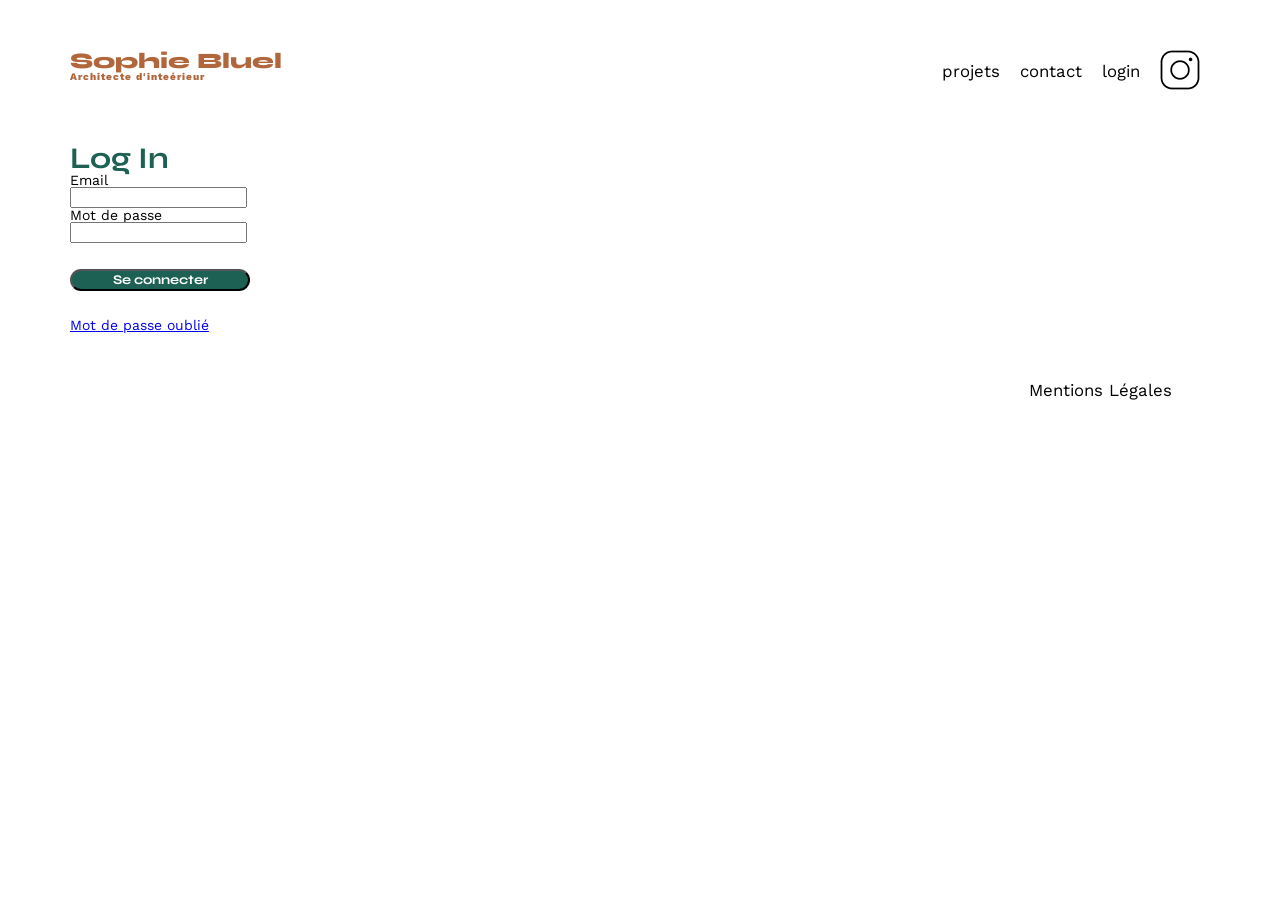
==== FrontEnd/login.html @ 57fc92d5 "fin de journée" ====
<!DOCTYPE html>
<html lang="fr">

<head>
  <meta charset="UTF-8">
  <title>Login Sophie Bluel - Architecte d'intérieur</title>
  <meta name="viewport" content="width=device-width, initial-scale=1.0">
  <link rel="preconnect" href="https://fonts.googleapis.com">
  <link rel="preconnect" href="https://fonts.gstatic.com" crossorigin>
  <link rel="stylesheet" href="https://cdnjs.cloudflare.com/ajax/libs/font-awesome/6.4.0/css/all.min.css"
    integrity="sha512-iecdLmaskl7CVkqkXNQ/ZH/XLlvWZOJyj7Yy7tcenmpD1ypASozpmT/E0iPtmFIB46ZmdtAc9eNBvH0H/ZpiBw=="
    crossorigin="anonymous" referrerpolicy="no-referrer" />
  <link href="https://fonts.googleapis.com/css2?family=Syne:wght@700;800&family=Work+Sans&display=swap"
    rel="stylesheet">
  <meta name="description" content="">
  <link rel="stylesheet" href="assets/style.css">
</head>

<body>
  <header>
    <h1>Sophie Bluel <span>Architecte d'inteérieur</span></h1>
    <nav>
      <ul>
        <a href="/FrontEnd/index.html">
          <li>projets
          </li>
        </a>
        <a href="/FrontEnd/#contact">
          <li>contact
          </li>
        </a>
        <a href="/FrontEnd/login.html" class="active">
          <li>login
          </li>
        </a>
        <li><img src="./assets/icons/instagram.png" alt="Instagram"></li>
      </ul>
    </nav>
  </header>
  <main>
    <section id="container">
      <h2>Log In</h2>
      <form action="" method="post" id="login">
        <label for="email">
          <p>Email</p>
        </label>
        <input type="email" name="name" id="email" class="write-bar" required>
        <label for="psw">
          <p>Mot de passe</p>
        </label>
        <input type="password" name="psw" id="password" class="write-bar" required>
        <p id="wrong-psw"></p>
        <input type="submit" id="connect" value="Se connecter"></input>
        <div class="forget">
          <a href="#">Mot de passe oublié</a>
        </div>
      </form>
    </section>
  </main>
  <footer id="login">
    <footer>
      <nav>
        <ul>
          <li>Mentions Légales</li>
        </ul>
      </nav>
    </footer>
    <script src="./assets/Javascript/login.js"></script>
</body>

</html>
---- FrontEnd/assets/style.css ----
/* http://meyerweb.com/eric/tools/css/reset/
   v2.0 | 20110126
   License: none (public domain)
*/

html, body, div, span, applet, object, iframe,
h1, h2, h3, h4, h5, h6, p, blockquote, pre,
a, abbr, acronym, address, big, cite, code,
del, dfn, em, img, ins, kbd, q, s, samp,
small, strike, strong, sub, sup, tt, var,
b, u, i, center,
dl, dt, dd, ol, ul, li,
fieldset, form, label, legend,
table, caption, tbody, tfoot, thead, tr, th, td,
article, aside, canvas, details, embed,
figure, figcaption, footer, header, hgroup,
menu, nav, output, ruby, section, summary,
time, mark, audio, video {
	margin: 0;
	padding: 0;
	border: 0;
	font-size: 100%;
	font: inherit;
	vertical-align: baseline;
}
/* HTML5 display-role reset for older browsers */
article, aside, details, figcaption, figure,
footer, header, hgroup, menu, nav, section {
	display: block;
}
body {
	line-height: 1;
}
ol, ul {
	list-style: none;
}
blockquote, q {
	quotes: none;
}
blockquote:before, blockquote:after,
q:before, q:after {
	content: '';
	content: none;
}
table {
	border-collapse: collapse;
	border-spacing: 0;
}
/** end reset css**/
body {
	max-width: 1140px;
	margin:auto;
	font-family: 'Work Sans' ;
	font-size: 14px;
}
header {
	display: flex;
	justify-content: space-between;
	margin: 50px 0
}
section {
	margin: 50px 0
}

h1{
	display: flex;
	flex-direction: column;
	font-family: 'Syne';
	font-size: 22px;
	font-weight: 800;
	color: #B1663C
}

h1 > span {
	font-family: 'Work Sans';
	font-size:10px;
	letter-spacing: 0.1em;
;
}

h2{
	font-family: 'Syne';
	font-weight: 700;
	font-size: 30px;
	color: #1D6154
}
nav a {
	text-decoration: none;
	color: black;
}
nav ul {
	display: flex;
	align-items: center;
	list-style-type: none;

}
nav li {
	padding: 0 10px;
	font-size: 1.2em;
}

li:hover {
	color: #B1663C;
}
#introduction {
	display: flex;
	align-items: center;
}
#introduction figure {
	flex: 1
}
#introduction img {
	display: block;
	margin: auto;
	width: 80%;
}

#introduction article {
	flex: 1
}
#introduction h2 {
	margin-bottom: 1em;
}

#introduction p {
	margin-bottom: 0.5em;
}
#portfolio h2 {
	text-align: center;
	margin-bottom: 1em;
}
.gallery {
	width: 100%;
	display: grid;
	grid-template-columns: 1fr 1fr 1fr;
	grid-column-gap: 20px;
	grid-row-gap: 20px;
}

.gallery img {
	width: 100%;

}
#contact {
	width: 50%;
margin: auto;
}
#contact > * {
	text-align: center;

}
#contact h2{
	margin-bottom: 20px;
}
#contact form {
	text-align: left;
	margin-top:30px;
	display: flex;
	flex-direction: column;
}

#contact input {
	height: 50px;
	font-size: 1.2em;
	border: none;
	box-shadow: 0px 4px 14px rgba(0, 0, 0, 0.09);
}
#contact label {
	margin: 2em 0 1em 0;
}
#contact textarea {
	border: none;
	box-shadow: 0px 4px 14px rgba(0, 0, 0, 0.09);
}

input[type="submit"]{
	font-family: 'Syne';
	font-weight: 700;
	color: white;
	background-color: #1D6154;
	margin : 2em auto ;
	width: 180px;
	text-align: center;
	border-radius: 60px ;
}

footer nav ul {
	display: flex;
	justify-content: flex-end;
	margin: 2em
}
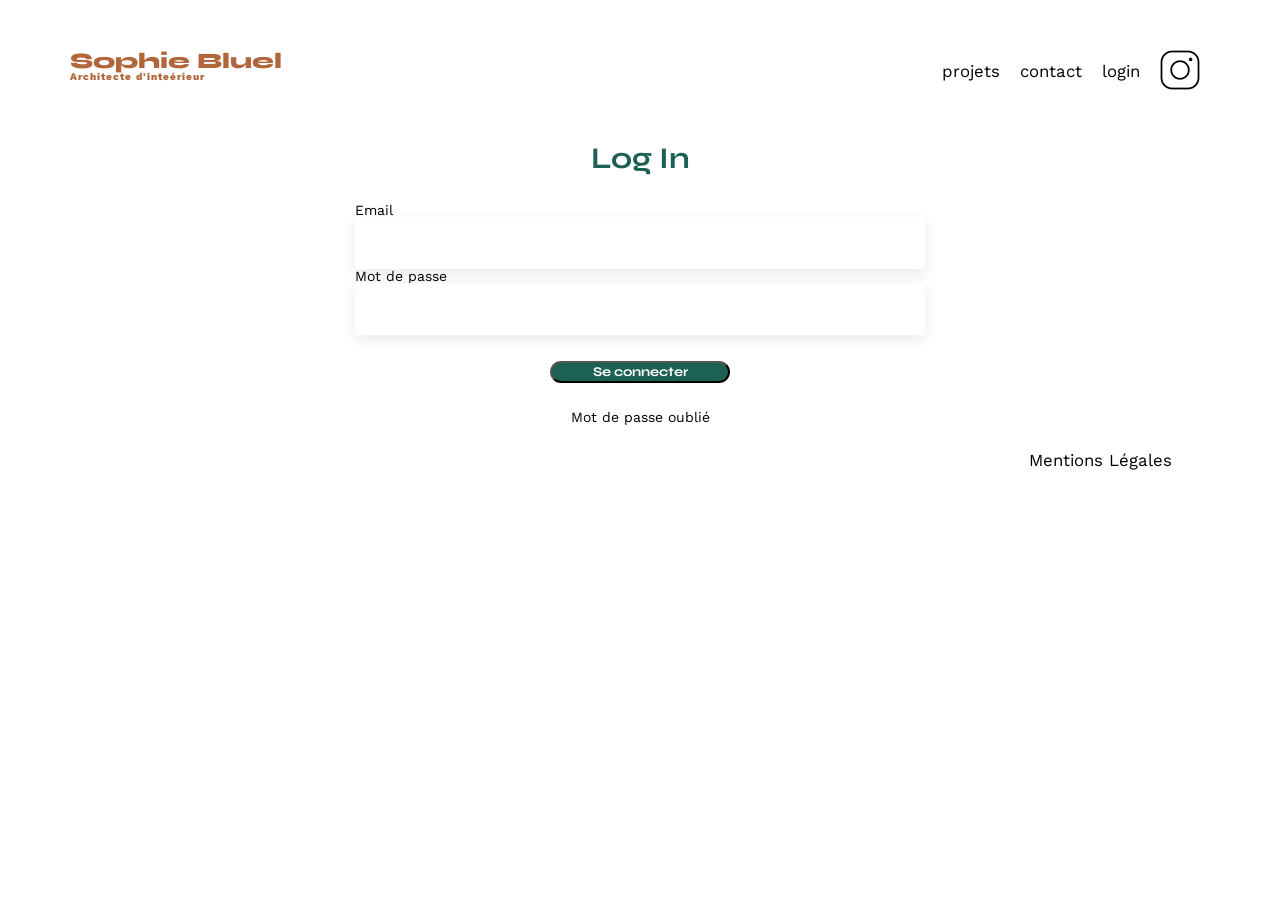
==== commit e8938096: "login" ====
--- a/FrontEnd/login.html
+++ b/FrontEnd/login.html
@@ -1,71 +1,63 @@
 <!DOCTYPE html>
 <html lang="fr">
-
 <head>
-  <meta charset="UTF-8">
-  <title>Login Sophie Bluel - Architecte d'intérieur</title>
-  <meta name="viewport" content="width=device-width, initial-scale=1.0">
-  <link rel="preconnect" href="https://fonts.googleapis.com">
-  <link rel="preconnect" href="https://fonts.gstatic.com" crossorigin>
-  <link rel="stylesheet" href="https://cdnjs.cloudflare.com/ajax/libs/font-awesome/6.4.0/css/all.min.css"
-    integrity="sha512-iecdLmaskl7CVkqkXNQ/ZH/XLlvWZOJyj7Yy7tcenmpD1ypASozpmT/E0iPtmFIB46ZmdtAc9eNBvH0H/ZpiBw=="
-    crossorigin="anonymous" referrerpolicy="no-referrer" />
-  <link href="https://fonts.googleapis.com/css2?family=Syne:wght@700;800&family=Work+Sans&display=swap"
-    rel="stylesheet">
-  <meta name="description" content="">
-  <link rel="stylesheet" href="assets/style.css">
+	<meta charset="UTF-8">
+	<title>Sophie Bluel - Architecte d'intérieur</title>
+	<meta name="viewport" content="width=device-width, initial-scale=1.0">
+	<link rel="preconnect" href="https://fonts.googleapis.com">
+	<link rel="preconnect" href="https://fonts.gstatic.com" crossorigin>
+	<link href="https://fonts.googleapis.com/css2?family=Syne:wght@700;800&family=Work+Sans&display=swap" rel="stylesheet">
+	<meta name="description" content="">
+	<link rel="stylesheet" href="./assets/style.css">
 </head>
-
 <body>
-  <header>
-    <h1>Sophie Bluel <span>Architecte d'inteérieur</span></h1>
-    <nav>
-      <ul>
-        <a href="/FrontEnd/index.html">
-          <li>projets
-          </li>
-        </a>
-        <a href="/FrontEnd/#contact">
-          <li>contact
-          </li>
-        </a>
-        <a href="/FrontEnd/login.html" class="active">
-          <li>login
-          </li>
-        </a>
-        <li><img src="./assets/icons/instagram.png" alt="Instagram"></li>
-      </ul>
-    </nav>
-  </header>
-  <main>
-    <section id="container">
-      <h2>Log In</h2>
-      <form action="" method="post" id="login">
-        <label for="email">
-          <p>Email</p>
-        </label>
-        <input type="email" name="name" id="email" class="write-bar" required>
-        <label for="psw">
-          <p>Mot de passe</p>
-        </label>
-        <input type="password" name="psw" id="password" class="write-bar" required>
-        <p id="wrong-psw"></p>
-        <input type="submit" id="connect" value="Se connecter"></input>
-        <div class="forget">
-          <a href="#">Mot de passe oublié</a>
-        </div>
-      </form>
-    </section>
-  </main>
-  <footer id="login">
-    <footer>
-      <nav>
-        <ul>
-          <li>Mentions Légales</li>
-        </ul>
-      </nav>
-    </footer>
-    <script src="./assets/Javascript/login.js"></script>
-</body>
-
-</html>+    <header>
+        <h1>Sophie Bluel <span>Architecte d'inteérieur</span></h1>
+        <nav>
+          <ul>
+            <a href="./index.html">
+              <li>projets
+              </li>
+            </a>
+            <a href="/FrontEnd/#contact">
+              <li>contact
+              </li>
+            </a>
+            <a href="/FrontEnd/login.html" class="active">
+              <li>login
+              </li>
+            </a>
+            <li><img src="./assets/icons/instagram.png" alt="Instagram"></li>
+          </ul>
+        </nav>
+      </header>
+      <main>
+        <main>
+            <section id="container">
+              <h2>Log In</h2>
+              <form action="" method="post" id="login">
+                <label for="email">
+                  <p>Email</p>
+                </label>
+                <input class="style" type="email" name="name" id="email" class="write-bar" required>
+                <label for="psw">
+                  <p>Mot de passe</p>
+                </label>
+                <input class="style" type="password" name="psw" id="password" class="write-bar" required>
+                <p id="wrong-psw"></p>
+                <input type="submit" id="connect" value="Se connecter"></input>
+                <div class="forget">
+                  <a href="#">Mot de passe oublié</a>
+                </div>
+              </form>
+            </section>
+          </main>
+          <footer id="login">
+            <footer>
+              <nav>
+                <ul>
+                  <li>Mentions Légales</li>
+                </ul>
+              </nav>
+            </footer>
+      </main>
--- a/FrontEnd/assets/style.css
+++ b/FrontEnd/assets/style.css
@@ -189,4 +189,66 @@
 	justify-content: flex-end;
 	margin: 2em
 }
-
+/* -------------- Button ------------------ */
+#filter-container {
+	margin-bottom: 3em;
+	display: flex;
+	justify-content: center;
+	gap: 10px;
+}
+#filter-container button {
+	min-width: 100px;
+	font-family: 'Syne';
+	font-style: normal;
+	font-weight: 700;
+	font-size: 16px;
+	line-height: 19px;
+	border-radius: 60px;
+	color: #1D6154;
+	height: 37px;
+	border: 1px solid #1D6154;
+	background-color: white;
+}
+#filter-container button:hover {
+    background-color: #1D6154;
+    color: white;
+	cursor: pointer;
+
+}
+
+
+
+/* ----------------- LOGIN ----------------- */
+
+#container {
+	width: 50%;
+	margin: auto;
+  }
+  #container h2 {
+	text-align: center;
+	margin-bottom: 30px;
+  }
+  #container #login {
+	text-align: left;
+	display: flex;
+	flex-direction: column;
+  }
+  #container #login .forget {
+	text-align: center;
+  }
+  #container #login .forget a {
+	color: black;
+  }
+
+  a{
+	text-decoration: none;
+	color: inherit;
+  }
+
+  .style{
+	height: 50px;
+    font-size: 1.2em;
+    border: none;
+    box-shadow: 0px 4px 14px rgba(0, 0, 0, 0.09);
+}
+  
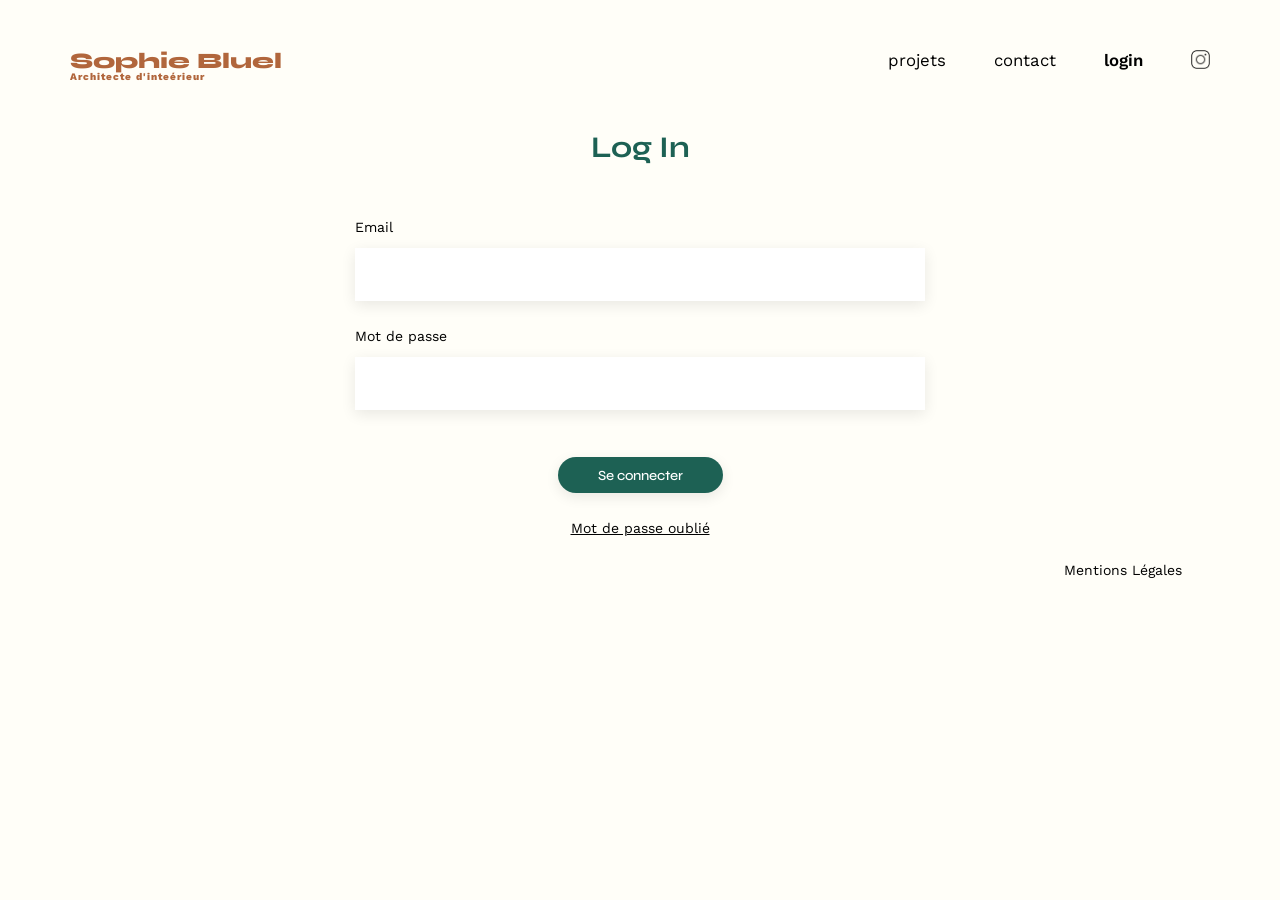
==== commit a597fa4f: "git apres suppr image" ====
--- a/FrontEnd/login.html
+++ b/FrontEnd/login.html
@@ -39,11 +39,11 @@
                 <label for="email">
                   <p>Email</p>
                 </label>
-                <input class="style" type="email" name="name" id="email" class="write-bar" required>
+                <input class="style2" type="email" name="name" id="email" class="write-bar" required>
                 <label for="psw">
                   <p>Mot de passe</p>
                 </label>
-                <input class="style" type="password" name="psw" id="password" class="write-bar" required>
+                <input class="style2" type="password" name="psw" id="password" class="write-bar" required>
                 <p id="wrong-psw"></p>
                 <input type="submit" id="connect" value="Se connecter"></input>
                 <div class="forget">
@@ -60,4 +60,5 @@
                 </ul>
               </nav>
             </footer>
+            <script src="./assets/login.js"></script>
       </main>
--- a/FrontEnd/assets/style.css
+++ b/FrontEnd/assets/style.css
@@ -1,226 +1,556 @@
-/* http://meyerweb.com/eric/tools/css/reset/
-   v2.0 | 20110126
-   License: none (public domain)
-*/
-
-html, body, div, span, applet, object, iframe,
-h1, h2, h3, h4, h5, h6, p, blockquote, pre,
-a, abbr, acronym, address, big, cite, code,
-del, dfn, em, img, ins, kbd, q, s, samp,
-small, strike, strong, sub, sup, tt, var,
-b, u, i, center,
-dl, dt, dd, ol, ul, li,
-fieldset, form, label, legend,
-table, caption, tbody, tfoot, thead, tr, th, td,
-article, aside, canvas, details, embed,
-figure, figcaption, footer, header, hgroup,
-menu, nav, output, ruby, section, summary,
-time, mark, audio, video {
+#modalFile #formChoix #form-forget, #container #login #wrong-psw {
+	margin-top: 1.2rem;
+	color: red;
+	text-align: center;
+  }
+  
+  
+  body {
+	background: #fffef8;
+  }
+  
+  html,
+  body,
+  div,
+  span,
+  applet,
+  object,
+  iframe,
+  h1,
+  h2,
+  h3,
+  h4,
+  h5,
+  h6,
+  p,
+  blockquote,
+  pre,
+  a,
+  abbr,
+  acronym,
+  address,
+  big,
+  cite,
+  code,
+  del,
+  dfn,
+  em,
+  img,
+  ins,
+  kbd,
+  q,
+  s,
+  samp,
+  small,
+  strike,
+  strong,
+  sub,
+  sup,
+  tt,
+  var,
+  b,
+  u,
+  i,
+  center,
+  dl,
+  dt,
+  dd,
+  ol,
+  ul,
+  li,
+  fieldset,
+  form,
+  label,
+  legend,
+  table,
+  caption,
+  tbody,
+  tfoot,
+  thead,
+  tr,
+  th,
+  td,
+  article,
+  aside,
+  canvas,
+  details,
+  embed,
+  figure,
+  figcaption,
+  footer,
+  header,
+  hgroup,
+  menu,
+  nav,
+  output,
+  ruby,
+  section,
+  summary,
+  time,
+  mark,
+  audio,
+  video {
 	margin: 0;
 	padding: 0;
 	border: 0;
 	font-size: 100%;
 	font: inherit;
 	vertical-align: baseline;
-}
-/* HTML5 display-role reset for older browsers */
-article, aside, details, figcaption, figure,
-footer, header, hgroup, menu, nav, section {
+  }
+  
+  /* HTML5 display-role reset for older browsers */
+  article,
+  aside,
+  details,
+  figcaption,
+  figure,
+  footer,
+  header,
+  hgroup,
+  menu,
+  nav,
+  section {
 	display: block;
-}
-body {
+  }
+  
+  body {
 	line-height: 1;
-}
-ol, ul {
+  }
+  
+  ol,
+  ul {
 	list-style: none;
-}
-blockquote, q {
+  }
+  
+  blockquote,
+  q {
 	quotes: none;
-}
-blockquote:before, blockquote:after,
-q:before, q:after {
-	content: '';
+  }
+  
+  blockquote:before, blockquote:after {
+	content: "";
 	content: none;
-}
-table {
+  }
+  
+  q:before, q:after {
+	content: "";
+	content: none;
+  }
+  
+  table {
 	border-collapse: collapse;
 	border-spacing: 0;
-}
-/** end reset css**/
-body {
+  }
+  
+  /** end reset css**/
+  body {
 	max-width: 1140px;
-	margin:auto;
-	font-family: 'Work Sans' ;
+	margin: auto;
+	font-family: "Work Sans";
 	font-size: 14px;
-}
-header {
+  }
+  
+  #changeBar {
+	display: none;
+	align-items: center;
+	justify-content: center;
+	color: white;
+	height: 59px;
+	width: 100%;
+	background-color: black;
+  }
+  #changeBar #editionMode {
+	align-items: center;
+	display: flex;
+  }
+  #changeBar .fa-pen-to-square {
+	margin-right: 0.6rem;
+	font-size: 1.2rem;
+  }
+  #changeBar p {
+	margin-right: 1rem;
+  }
+  #changeBar .publish {
+	font-family: "Syne";
+	color: black;
+	padding: 0.6rem 1.2rem;
+	border-radius: 60px;
+	transition: 0.2s;
+	font-size: 0.875rem;
+	font-weight: 500;
+	border: none;
+  }
+  #changeBar .publish:hover {
+	cursor: pointer;
+	background-color: #19554a;
+	color: white;
+  }
+  
+  header {
 	display: flex;
 	justify-content: space-between;
-	margin: 50px 0
-}
-section {
-	margin: 50px 0
-}
-
-h1{
+	margin: 50px 0;
+  }
+  
+  section {
+	margin: 50px 0;
+  }
+  
+  h1 {
 	display: flex;
 	flex-direction: column;
-	font-family: 'Syne';
+	font-family: "Syne";
 	font-size: 22px;
 	font-weight: 800;
-	color: #B1663C
-}
-
-h1 > span {
-	font-family: 'Work Sans';
-	font-size:10px;
+	color: #B1663C;
+  }
+  h1 > span {
+	font-family: "Work Sans";
+	font-size: 10px;
 	letter-spacing: 0.1em;
-;
-}
-
-h2{
-	font-family: 'Syne';
+  }
+  
+  h2 {
+	font-family: "Syne";
 	font-weight: 700;
 	font-size: 30px;
-	color: #1D6154
-}
-nav a {
+	color: #1D6154;
+  }
+  
+  nav ul {
+	display: flex;
+	align-items: center;
+	list-style-type: none;
+  }
+  nav ul a {
 	text-decoration: none;
-	color: black;
-}
-nav ul {
-	display: flex;
-	align-items: center;
-	list-style-type: none;
-
-}
-nav li {
-	padding: 0 10px;
+	color: #000000;
+  }
+  nav ul a:hover {
+	color: #B1663C;
+  }
+  nav ul a li {
+	padding: 0 1.5rem;
 	font-size: 1.2em;
-}
-
-li:hover {
-	color: #B1663C;
-}
-#introduction {
-	display: flex;
-	align-items: center;
-}
-#introduction figure {
-	flex: 1
-}
-#introduction img {
+	cursor: pointer;
+	text-decoration: none;
+  }
+  nav ul img {
+	padding: 0 0 0 1.5rem;
+	width: 19px;
+  }
+  
+  .active {
+	font-weight: 600;
+  }
+  .active:hover {
+	color: #000000;
+  }
+  
+  #introduction {
+	display: flex;
+	align-items: center;
+  }
+  #introduction figure {
+	flex: 1;
+  }
+  #introduction img {
 	display: block;
 	margin: auto;
 	width: 80%;
-}
-
-#introduction article {
-	flex: 1
-}
-#introduction h2 {
+  }
+  #introduction article {
+	flex: 1;
+  }
+  #introduction h2 {
 	margin-bottom: 1em;
-}
-
-#introduction p {
+  }
+  #introduction p {
 	margin-bottom: 0.5em;
-}
-#portfolio h2 {
-	text-align: center;
-	margin-bottom: 1em;
-}
-.gallery {
+  }
+  
+  .project {
+	margin-bottom: 1.5em;
+	display: flex;
+	align-items: center;
+	justify-content: center;
+  }
+  .project #change {
+	align-items: center;
+	display: none;
+  }
+  .project #change:hover {
+	cursor: pointer;
+  }
+  .project p {
+	font-size: 1rem;
+	color: black;
+	margin-left: 10px;
+  }
+  .project .fa-pen-to-square {
+	color: black;
+	font-size: 1.2rem;
+	margin-left: 2.5rem;
+  }
+  
+  .myModal {
+	position: fixed;
+	top: 50%;
+	left: 50%;
+	transform: translate(-50%, -50%);
+	width: auto;
+	height: auto;
+	background: #FFFFFF;
+	border-radius: 10px;
+	padding: 2.5rem 5rem;
+	background-color: white;
+	display: none;
+  }
+  .myModal .modalContent {
+	width: 30rem;
+  }
+  .myModal .modalContent h3 {
+	margin: 0.5rem 0 2rem 0;
+	font-family: "Work Sans";
+	font-size: 26px;
+	font-weight: 400;
+	color: black;
+	text-align: center;
+  }
+  .myModal .modalContent hr {
+	border: 1px solid #B3B3B3;
+	margin-top: 2.2rem;
+  }
+  .myModal .modalContent button {
+	font-family: "Syne";
+	color: white;
+	background-color: #1D6154;
+	margin: 2em auto;
+	padding: 0 2.5rem;
+	text-decoration: none;
+	text-align: center;
+	border-radius: 60px;
+	transition: 0.2s;
+	height: 36px;
+	font-size: 0.875rem;
+	border: none;
+	box-shadow: 0px 4px 14px rgba(0, 0, 0, 0.09);
+	display: flex;
+	align-items: center;
+  }
+  .myModal .modalContent button:hover {
+	cursor: pointer;
+	background-color: #19554a;
+  }
+  .myModal .modalContent .close {
+	position: absolute;
+	top: 30px;
+	right: 30px;
+  }
+  .myModal .modalContent .close:hover {
+	cursor: pointer;
+  }
+  .myModal .modalContent #deleteEdit {
+	color: red;
+	text-align: center;
+  }
+  .myModal .modalContent #deleteEdit:hover {
+	cursor: pointer;
+  }
+  .myModal .galleryEdit {
+	display: flex;
+	flex-wrap: wrap;
+	flex-direction: row;
+  }
+  .myModal .galleryEdit .imgEdit {
+	flex-basis: 20%;
+	box-sizing: border-box;
+	padding: 5px;
+	margin-bottom: 10px;
+	position: relative;
+  }
+  .myModal .galleryEdit .imgEdit .absolute {
+	position: absolute;
+	z-index: 1;
+	top: 10px;
+	background-color: #000000;
+	border-radius: 2px;
+	padding: 4px;
+	color: white;
+	font-size: 10px;
+  }
+  .myModal .galleryEdit .imgEdit .absolute:hover {
+	cursor: pointer;
+  }
+  .myModal .galleryEdit .imgEdit .fa-trash-can {
+	right: 10px;
+  }
+  .myModal .galleryEdit .imgEdit .fa-arrows-up-down-left-right {
+	right: 30px;
+  }
+  .myModal .galleryEdit .imgEdit img {
+	width: 100%;
+	height: 90%;
+	-o-object-fit: cover;
+	   object-fit: cover;
+  }
+  
+  #modalFile {
+	display: none;
+  }
+  #modalFile .fa-arrow-left {
+	position: absolute;
+	top: 30px;
+	left: 30px;
+  }
+  #modalFile #fileImg {
+	background: #E8F1F7;
+	border-radius: 3px;
+	display: flex;
+	flex-direction: column;
+	text-align: center;
+	padding: 1.5rem 0 1.5rem 0;
+  }
+  #modalFile #fileImg input[type=file] {
+	display: none;
+  }
+  #modalFile #fileImg label#addFile {
+	font-family: "Syne";
+	color: white;
+	background-color: #CBD6DC;
+	margin: 2em auto;
+	padding: 0 2.5rem;
+	text-decoration: none;
+	text-align: center;
+	border-radius: 60px;
+	transition: 0.2s;
+	height: 36px;
+	font-size: 0.875rem;
+	border: none;
+	box-shadow: 0px 4px 14px rgba(0, 0, 0, 0.09);
+	color: #306685;
+	display: flex;
+	align-items: center;
+  }
+  #modalFile #fileImg #preview img {
+	width: 200px;
+  }
+  #modalFile #fileImg p {
+	font-family: "Work Sans";
+	font-size: 10px;
+  }
+  #modalFile #fileImg i {
+	font-size: 5rem;
+	color: #B9C5CC;
+  }
+  #modalFile #formChoix {
+	display: flex;
+	flex-direction: column;
+  }
+  #modalFile #formChoix #form-forget {
+	display: none;
+  }
+  
+  #filter-container {
+	text-align: center;
+	margin-bottom: 1.8rem;
+  }
+  #filter-container button {
+	border: 1px solid #1D6154;
+	border-radius: 60px;
+	color: #1D6154;
+	padding: 0.4rem 1.5rem;
+	font-weight: 700;
+	font-size: 16px;
+	margin-right: 10px;
+	background-color: transparent;
+  }
+  #filter-container button:active, #filter-container button:hover, #filter-container button:focus {
+	color: white;
+	background-color: #1D6154;
+  }
+  
+  .gallery {
 	width: 100%;
 	display: grid;
 	grid-template-columns: 1fr 1fr 1fr;
 	grid-column-gap: 20px;
 	grid-row-gap: 20px;
-}
-
-.gallery img {
+  }
+  .gallery img {
 	width: 100%;
-
-}
-#contact {
+  }
+  
+  #contact {
 	width: 50%;
-margin: auto;
-}
-#contact > * {
-	text-align: center;
-
-}
-#contact h2{
+	margin: auto;
+  }
+  #contact > * {
+	text-align: center;
+  }
+  #contact h2 {
 	margin-bottom: 20px;
-}
-#contact form {
+  }
+  #contact form {
 	text-align: left;
-	margin-top:30px;
+	margin-top: 30px;
 	display: flex;
 	flex-direction: column;
-}
-
-#contact input {
-	height: 50px;
-	font-size: 1.2em;
+  }
+  #contact textarea {
 	border: none;
 	box-shadow: 0px 4px 14px rgba(0, 0, 0, 0.09);
-}
-#contact label {
+  }
+  
+  label {
 	margin: 2em 0 1em 0;
-}
-#contact textarea {
+  }
+  
+  input,
+  #choix {
+	height: 3.188rem;
 	border: none;
 	box-shadow: 0px 4px 14px rgba(0, 0, 0, 0.09);
-}
-
-input[type="submit"]{
-	font-family: 'Syne';
-	font-weight: 700;
+	outline: none;
+	font-family: "Work Sans";
+	font-weight: 500;
+  }
+  
+  input[type=submit] {
+	font-family: "Syne";
 	color: white;
 	background-color: #1D6154;
-	margin : 2em auto ;
-	width: 180px;
-	text-align: center;
-	border-radius: 60px ;
-}
-
-footer nav ul {
+	margin: 2em auto;
+	padding: 0 2.5rem;
+	text-decoration: none;
+	text-align: center;
+	border-radius: 60px;
+	transition: 0.2s;
+	height: 36px;
+	font-size: 0.875rem;
+	border: none;
+	box-shadow: 0px 4px 14px rgba(0, 0, 0, 0.09);
+  }
+  input[type=submit]:hover {
+	cursor: pointer;
+	transform: translateY(-3px);
+	background-color: #0E2F28;
+	transition: 0.2s;
+  }
+  
+  footer {
+	width: 100%;
+  }
+  footer ul {
 	display: flex;
 	justify-content: flex-end;
-	margin: 2em
-}
-/* -------------- Button ------------------ */
-#filter-container {
-	margin-bottom: 3em;
-	display: flex;
-	justify-content: center;
-	gap: 10px;
-}
-#filter-container button {
-	min-width: 100px;
-	font-family: 'Syne';
-	font-style: normal;
-	font-weight: 700;
-	font-size: 16px;
-	line-height: 19px;
-	border-radius: 60px;
-	color: #1D6154;
-	height: 37px;
-	border: 1px solid #1D6154;
-	background-color: white;
-}
-#filter-container button:hover {
-    background-color: #1D6154;
-    color: white;
-	cursor: pointer;
-
-}
-
-
-
-/* ----------------- LOGIN ----------------- */
-
-#container {
+  }
+  footer ul li {
+	margin: 2em;
+  }
+  
+  /* ----------------- LOGIN ----------------- */
+  #container {
 	width: 50%;
 	margin: auto;
   }
@@ -238,17 +568,4 @@
   }
   #container #login .forget a {
 	color: black;
-  }
-
-  a{
-	text-decoration: none;
-	color: inherit;
-  }
-
-  .style{
-	height: 50px;
-    font-size: 1.2em;
-    border: none;
-    box-shadow: 0px 4px 14px rgba(0, 0, 0, 0.09);
-}
-  +  }/*# sourceMappingURL=style.css.map */
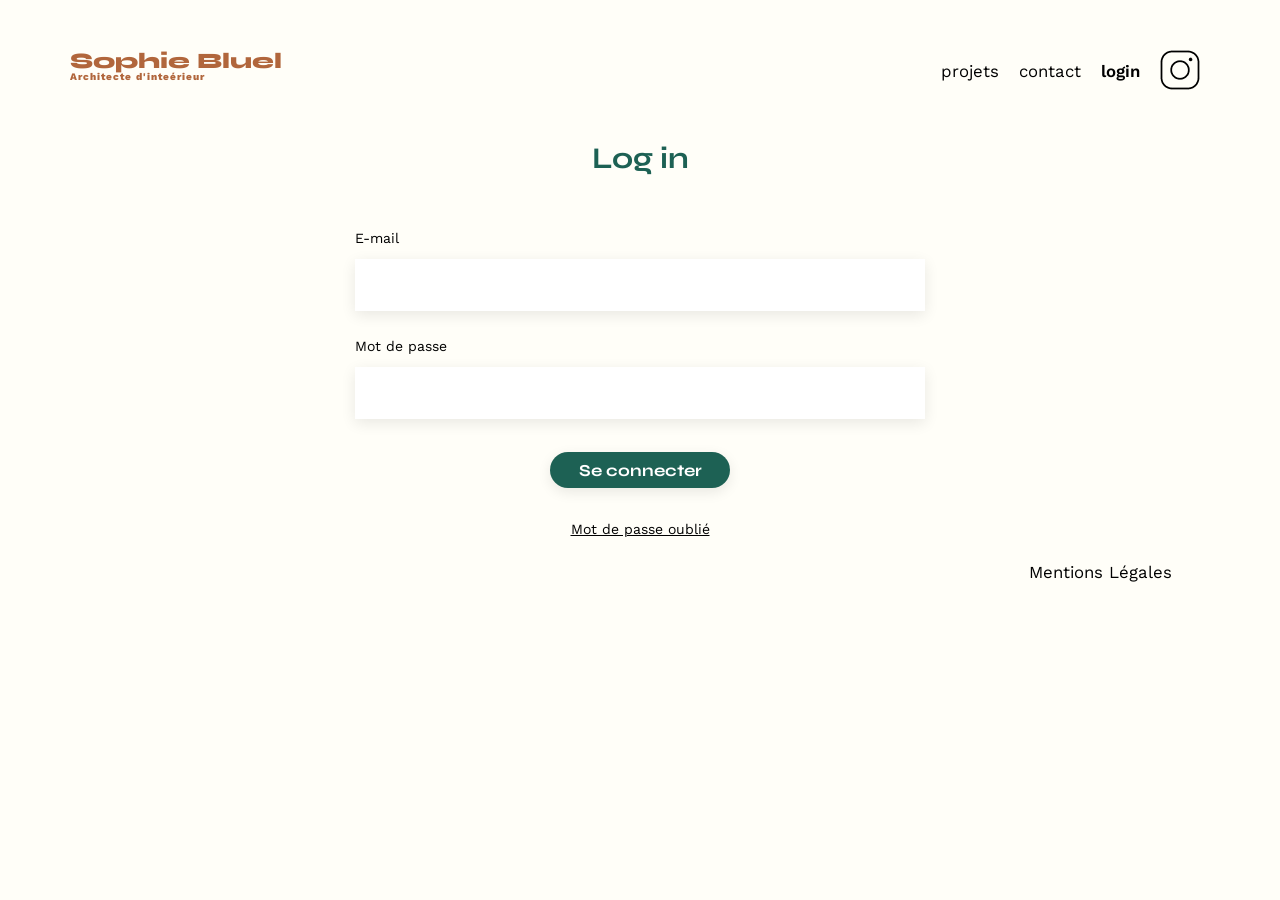
==== commit 16666ad3: "final" ====
--- a/FrontEnd/login.html
+++ b/FrontEnd/login.html
@@ -12,53 +12,41 @@
 </head>
 <body>
     <header>
-        <h1>Sophie Bluel <span>Architecte d'inteérieur</span></h1>
+		<section>
+        <a href="index.html"><h1>Sophie Bluel <span>Architecte d'inteérieur</span></h1></a>
         <nav>
-          <ul>
-            <a href="./index.html">
-              <li>projets
-              </li>
-            </a>
-            <a href="/FrontEnd/#contact">
-              <li>contact
-              </li>
-            </a>
-            <a href="/FrontEnd/login.html" class="active">
-              <li>login
-              </li>
-            </a>
-            <li><img src="./assets/icons/instagram.png" alt="Instagram"></li>
-          </ul>
+            <ul>
+                <li><a href=".#portfolio">projets</a></li>
+				<li><a href=".#contact">contact</a></li>
+                <li class="bold">login</li>
+                <li><img src="./assets/icons/instagram.png" alt="Instagram"></li>
+            </ul>
         </nav>
-      </header>
-      <main>
-        <main>
-            <section id="container">
-              <h2>Log In</h2>
-              <form action="" method="post" id="login">
-                <label for="email">
-                  <p>Email</p>
-                </label>
-                <input class="style2" type="email" name="name" id="email" class="write-bar" required>
-                <label for="psw">
-                  <p>Mot de passe</p>
-                </label>
-                <input class="style2" type="password" name="psw" id="password" class="write-bar" required>
-                <p id="wrong-psw"></p>
-                <input type="submit" id="connect" value="Se connecter"></input>
-                <div class="forget">
-                  <a href="#">Mot de passe oublié</a>
-                </div>
-              </form>
-            </section>
-          </main>
-          <footer id="login">
-            <footer>
-              <nav>
-                <ul>
-                  <li>Mentions Légales</li>
-                </ul>
-              </nav>
-            </footer>
-            <script src="./assets/login.js"></script>
-      </main>+		</section>
+    </header>
+<main>
+    <section id="login">
+		<h2>Log in</h2>
+		<form action="#" method="post">
+			<label for="email">E-mail</label>
+			<input type="email" name="email" id="email" required>
+			<label for="mdp">Mot de passe</label>
+			<input type="password" id="mdp" name="mdp" required>
+            <input type="submit" id="btn-submit" value="Se connecter">
+			
+            <a href="#"><p>Mot de passe oublié</p></a>
+		</form>
+		
+	</section>
+    
+</main>
+<footer>
+	<nav>
+		<ul>
+			<li>Mentions Légales</li>
+		</ul>
+	</nav>
+</footer>
+<script src="./assets/login.js"></script>
+</body>
+</html>
--- a/FrontEnd/assets/style.css
+++ b/FrontEnd/assets/style.css
@@ -1,420 +1,689 @@
-#modalFile #formChoix #form-forget, #container #login #wrong-psw {
-	margin-top: 1.2rem;
-	color: red;
-	text-align: center;
-  }
-  
-  
-  body {
-	background: #fffef8;
-  }
-  
-  html,
-  body,
-  div,
-  span,
-  applet,
-  object,
-  iframe,
-  h1,
-  h2,
-  h3,
-  h4,
-  h5,
-  h6,
-  p,
-  blockquote,
-  pre,
-  a,
-  abbr,
-  acronym,
-  address,
-  big,
-  cite,
-  code,
-  del,
-  dfn,
-  em,
-  img,
-  ins,
-  kbd,
-  q,
-  s,
-  samp,
-  small,
-  strike,
-  strong,
-  sub,
-  sup,
-  tt,
-  var,
-  b,
-  u,
-  i,
-  center,
-  dl,
-  dt,
-  dd,
-  ol,
-  ul,
-  li,
-  fieldset,
-  form,
-  label,
-  legend,
-  table,
-  caption,
-  tbody,
-  tfoot,
-  thead,
-  tr,
-  th,
-  td,
-  article,
-  aside,
-  canvas,
-  details,
-  embed,
-  figure,
-  figcaption,
-  footer,
-  header,
-  hgroup,
-  menu,
-  nav,
-  output,
-  ruby,
-  section,
-  summary,
-  time,
-  mark,
-  audio,
-  video {
+/* http://meyerweb.com/eric/tools/css/reset/
+   v2.0 | 20110126
+   License: none (public domain)
+*/
+
+html,
+body,
+div,
+span,
+applet,
+object,
+iframe,
+h1,
+h2,
+h3,
+h4,
+h5,
+h6,
+p,
+blockquote,
+pre,
+a,
+abbr,
+acronym,
+address,
+big,
+cite,
+code,
+del,
+dfn,
+em,
+img,
+ins,
+kbd,
+q,
+s,
+samp,
+small,
+strike,
+strong,
+sub,
+sup,
+tt,
+var,
+b,
+u,
+i,
+center,
+dl,
+dt,
+dd,
+ol,
+ul,
+li,
+fieldset,
+form,
+label,
+legend,
+table,
+caption,
+tbody,
+tfoot,
+thead,
+tr,
+th,
+td,
+article,
+aside,
+canvas,
+details,
+embed,
+figure,
+figcaption,
+footer,
+header,
+hgroup,
+menu,
+nav,
+output,
+ruby,
+section,
+summary,
+time,
+mark,
+audio,
+video {
 	margin: 0;
 	padding: 0;
 	border: 0;
 	font-size: 100%;
 	font: inherit;
 	vertical-align: baseline;
-  }
-  
-  /* HTML5 display-role reset for older browsers */
-  article,
-  aside,
-  details,
-  figcaption,
-  figure,
-  footer,
-  header,
-  hgroup,
-  menu,
-  nav,
-  section {
+}
+
+/* HTML5 display-role reset for older browsers */
+article,
+aside,
+details,
+figcaption,
+figure,
+footer,
+header,
+hgroup,
+menu,
+nav,
+section {
 	display: block;
-  }
-  
-  body {
+}
+
+body {
 	line-height: 1;
-  }
-  
-  ol,
-  ul {
+}
+
+html {
+	scroll-behavior: smooth;
+}
+
+ol,
+ul {
 	list-style: none;
-  }
-  
-  blockquote,
-  q {
+}
+
+blockquote,
+q {
 	quotes: none;
-  }
-  
-  blockquote:before, blockquote:after {
-	content: "";
+}
+
+blockquote:before,
+blockquote:after,
+q:before,
+q:after {
+	content: '';
 	content: none;
-  }
-  
-  q:before, q:after {
-	content: "";
-	content: none;
-  }
-  
-  table {
+}
+
+table {
 	border-collapse: collapse;
 	border-spacing: 0;
-  }
-  
-  /** end reset css**/
-  body {
+}
+
+/** end reset css**/
+body {
 	max-width: 1140px;
 	margin: auto;
-	font-family: "Work Sans";
+	font-family: 'Work Sans';
 	font-size: 14px;
-  }
-  
-  #changeBar {
-	display: none;
-	align-items: center;
-	justify-content: center;
-	color: white;
-	height: 59px;
-	width: 100%;
-	background-color: black;
-  }
-  #changeBar #editionMode {
-	align-items: center;
-	display: flex;
-  }
-  #changeBar .fa-pen-to-square {
-	margin-right: 0.6rem;
-	font-size: 1.2rem;
-  }
-  #changeBar p {
-	margin-right: 1rem;
-  }
-  #changeBar .publish {
-	font-family: "Syne";
-	color: black;
-	padding: 0.6rem 1.2rem;
-	border-radius: 60px;
-	transition: 0.2s;
-	font-size: 0.875rem;
-	font-weight: 500;
-	border: none;
-  }
-  #changeBar .publish:hover {
-	cursor: pointer;
-	background-color: #19554a;
-	color: white;
-  }
-  
-  header {
+	background-color: #FFFEF8;
+}
+
+header section {
 	display: flex;
 	justify-content: space-between;
-	margin: 50px 0;
-  }
-  
-  section {
-	margin: 50px 0;
-  }
-  
-  h1 {
+	margin: 50px 0
+}
+
+a {
+	text-decoration: none;
+	color: inherit;
+	cursor: pointer;
+	scroll-behavior: smooth;
+}
+
+section {
+	margin: 50px 0
+}
+
+h1 {
 	display: flex;
 	flex-direction: column;
-	font-family: "Syne";
+	font-family: 'Syne';
 	font-size: 22px;
 	font-weight: 800;
-	color: #B1663C;
-  }
-  h1 > span {
-	font-family: "Work Sans";
+	color: #B1663C
+}
+
+h1>span {
+	font-family: 'Work Sans';
 	font-size: 10px;
 	letter-spacing: 0.1em;
-  }
-  
-  h2 {
-	font-family: "Syne";
+	;
+}
+
+h2 {
+	font-family: 'Syne';
 	font-weight: 700;
 	font-size: 30px;
-	color: #1D6154;
-  }
-  
-  nav ul {
+	color: #1D6154
+}
+
+nav ul {
 	display: flex;
 	align-items: center;
 	list-style-type: none;
-  }
-  nav ul a {
-	text-decoration: none;
-	color: #000000;
-  }
-  nav ul a:hover {
+
+}
+
+nav li {
+	padding: 0 10px;
+	font-size: 1.2em;
+}
+
+li:hover {
 	color: #B1663C;
-  }
-  nav ul a li {
-	padding: 0 1.5rem;
-	font-size: 1.2em;
-	cursor: pointer;
-	text-decoration: none;
-  }
-  nav ul img {
-	padding: 0 0 0 1.5rem;
-	width: 19px;
-  }
-  
-  .active {
-	font-weight: 600;
-  }
-  .active:hover {
-	color: #000000;
-  }
-  
-  #introduction {
-	display: flex;
-	align-items: center;
-  }
-  #introduction figure {
-	flex: 1;
-  }
-  #introduction img {
+}
+
+#introduction {
+	display: flex;
+	align-items: center;
+	gap: 72px;
+}
+
+#introduction figure {
+	flex: 1
+}
+
+#introduction img {
 	display: block;
 	margin: auto;
-	width: 80%;
-  }
-  #introduction article {
-	flex: 1;
-  }
-  #introduction h2 {
+	width: 100%;
+}
+
+#introduction article {
+	flex: 1
+}
+
+#introduction h2 {
 	margin-bottom: 1em;
-  }
-  #introduction p {
+}
+
+#introduction p {
 	margin-bottom: 0.5em;
-  }
-  
-  .project {
-	margin-bottom: 1.5em;
-	display: flex;
-	align-items: center;
-	justify-content: center;
-  }
-  .project #change {
-	align-items: center;
-	display: none;
-  }
-  .project #change:hover {
-	cursor: pointer;
-  }
-  .project p {
-	font-size: 1rem;
-	color: black;
-	margin-left: 10px;
-  }
-  .project .fa-pen-to-square {
-	color: black;
-	font-size: 1.2rem;
-	margin-left: 2.5rem;
-  }
-  
-  .myModal {
-	position: fixed;
-	top: 50%;
-	left: 50%;
-	transform: translate(-50%, -50%);
-	width: auto;
-	height: auto;
-	background: #FFFFFF;
-	border-radius: 10px;
-	padding: 2.5rem 5rem;
-	background-color: white;
-	display: none;
-  }
-  .myModal .modalContent {
-	width: 30rem;
-  }
-  .myModal .modalContent h3 {
-	margin: 0.5rem 0 2rem 0;
-	font-family: "Work Sans";
-	font-size: 26px;
-	font-weight: 400;
-	color: black;
-	text-align: center;
-  }
-  .myModal .modalContent hr {
-	border: 1px solid #B3B3B3;
-	margin-top: 2.2rem;
-  }
-  .myModal .modalContent button {
-	font-family: "Syne";
+}
+
+#portfolio h2 {
+	text-align: center;
+
+}
+
+#portfolio .modification {
+	display: flex;
+	justify-content: center;
+	align-items: center;
+	height: fit-content;
+	margin-bottom: 3rem;
+	gap: 31px;
+}
+
+.filtres {
+	display: flex;
+	justify-content: center;
+	gap: 1em;
+	margin-bottom: 2em;
+}
+
+.btn-filtre {
+	border-radius: 60px;
+	border: 1px solid #1D6154;
+	font-family: 'Syne';
+	font-style: normal;
+	font-weight: 700;
+	font-size: 16px;
+	line-height: 19px;
+	text-align: center;
+	color: #1D6154;
+	height: 37px;
+	min-width: 100px;
+}
+
+.filtres button:hover {
+	background-color: #1D6154;
+	color: white;
+	cursor: pointer;
+}
+
+.btn-selected {
+	background-color: #1D6154;
+	color: white;
+}
+
+.gallery {
+	width: 100%;
+	display: grid;
+	grid-template-columns: 1fr 1fr 1fr;
+	grid-column-gap: 20px;
+	grid-row-gap: 20px;
+}
+
+.gallery img {
+	width: 100%;
+}
+
+#modal1 img {
+	height: 100%;
+	width: 78.12px;
+}
+
+.modal figure {
+	width: fit-content;
+	height: fit-content;
+}
+
+#contact,
+#login {
+	width: 50%;
+	margin: auto;
+}
+
+#contact>*,
+#login>* {
+	text-align: center;
+
+}
+
+#contact h2,
+#login h2 {
+	margin-bottom: 20px;
+}
+
+#contact form,
+#login form {
+	text-align: left;
+	margin-top: 30px;
+	display: flex;
+	flex-direction: column;
+}
+
+#contact input,
+#login input,
+#modal2 input,
+#modal2 select {
+	height: 50px;
+	font-size: 1.2em;
+	border: none;
+	box-shadow: 0px 4px 14px rgba(0, 0, 0, 0.09);
+}
+
+#contact label,
+#login label,
+#modal2 label {
+	margin: 2em 0 1em 0;
+}
+
+#contact textarea {
+	border: none;
+	box-shadow: 0px 4px 14px rgba(0, 0, 0, 0.09);
+}
+
+#login a p {
+	text-decoration: underline;
+	text-align: center;
+}
+
+#login input[type="submit"],
+#contact input[type="submit"] {
+	font-family: 'Syne';
+	font-weight: 700;
 	color: white;
 	background-color: #1D6154;
 	margin: 2em auto;
-	padding: 0 2.5rem;
-	text-decoration: none;
+	width: 180px;
+	height: 36px;
 	text-align: center;
 	border-radius: 60px;
-	transition: 0.2s;
-	height: 36px;
-	font-size: 0.875rem;
-	border: none;
-	box-shadow: 0px 4px 14px rgba(0, 0, 0, 0.09);
-	display: flex;
-	align-items: center;
-  }
-  .myModal .modalContent button:hover {
-	cursor: pointer;
-	background-color: #19554a;
-  }
-  .myModal .modalContent .close {
-	position: absolute;
-	top: 30px;
-	right: 30px;
-  }
-  .myModal .modalContent .close:hover {
-	cursor: pointer;
-  }
-  .myModal .modalContent #deleteEdit {
-	color: red;
-	text-align: center;
-  }
-  .myModal .modalContent #deleteEdit:hover {
-	cursor: pointer;
-  }
-  .myModal .galleryEdit {
-	display: flex;
-	flex-wrap: wrap;
-	flex-direction: row;
-  }
-  .myModal .galleryEdit .imgEdit {
-	flex-basis: 20%;
-	box-sizing: border-box;
-	padding: 5px;
-	margin-bottom: 10px;
-	position: relative;
-  }
-  .myModal .galleryEdit .imgEdit .absolute {
+	cursor: pointer;
+}
+
+#login input[type="submit"]:hover,
+#contact input[type="submit"]:hover,
+.bottom-modal button:hover {
+	background-color: #0E2F28;
+}
+
+.showMdp {
+	display: flex;
+	justify-content: center;
+	align-items: center;
+}
+
+footer nav ul {
+	display: flex;
+	justify-content: flex-end;
+	margin: 2em
+}
+
+.bold {
+	font-weight: 600;
+}
+
+#loginBanner {
+	width: 100%;
+	height: 59px;
+	background-color: black;
+	display: flex;
+	justify-content: center;
+	align-items: center;
+	gap: 20px;
+}
+
+#loginBanner a {
+	cursor: pointer;
+}
+
+.btn-edition {
+	border: none;
+	background-color: black;
+	color: white;
+	font-family: 'Work Sans';
+	font-style: normal;
+	font-weight: 400;
+	font-size: 16px;
+	line-height: 19px;
+	text-align: center;
+}
+
+.btn-publier {
+	background: #FFFFFF;
+	border-radius: 60px;
+	height: 38px;
+	width: 216px;
+	display: flex;
+	justify-content: center;
+	align-items: center;
+	font-family: 'Work Sans';
+	font-style: normal;
+	font-weight: 500;
+	font-size: 14px;
+	line-height: 16px;
+	text-align: center;
+	color: #000000;
+}
+
+.btn-modifier {
+	font-family: 'Work Sans';
+	font-style: normal;
+	font-weight: 400;
+	font-size: 18px;
+	line-height: 16px;
+	text-align: center;
+	border: none;
+	background-color: transparent;
+	cursor: pointer;
+}
+
+/*MODAL*/
+.modal {
+	position: fixed;
+	display: flex;
+	align-items: center;
+	justify-content: center;
+	top: 0;
+	left: 0;
+	width: 100%;
+	height: 100%;
+	background: rgba(0, 0, 0, 0.8);
+	animation: fadeIn .3s both;
+}
+
+.modal-wrapper,
+.modal-wrapper2 {
+	background-color: white;
+	width: 630px;
+	height: fit-content;
+	padding: 60px 0px 48px 0px;
+	animation: slideFromTop .5s both;
+	border-radius: 10px;
+}
+
+.modal[aria-hidden="true"],
+.modal2[aria-hidden="true"] {
+	animation-name: fadeOut;
+}
+
+.modal[aria-hidden="true"] .modal-wrapper,
+.modal[aria-hidden="true"] .modal-wrapper2 {
+	animation-name: slideToBottom;
+}
+
+@keyframes fadeIn {
+	from {
+		opacity: 0;
+	}
+
+	to {
+		opacity: 1;
+	}
+}
+
+@keyframes fadeOut {
+	from {
+		opacity: 1;
+	}
+
+	to {
+		opacity: 0;
+	}
+}
+
+@keyframes slideFromTop {
+	from {
+		transform: translateY(-50px);
+	}
+
+	to {
+		transform: translateY(0px);
+	}
+}
+
+@keyframes slideToBottom {
+	from {
+		transform: translateY(0px);
+	}
+
+	to {
+		transform: translateY(50px);
+	}
+}
+
+.js-close-modal {
 	position: absolute;
 	z-index: 1;
-	top: 10px;
-	background-color: #000000;
+	border: none;
+	background-color: transparent;
+	top: 20px;
+	right: 20px;
+	font-size: 25px;
+	cursor: pointer;
+	padding: 0;
+}
+
+.js-close-modal:hover {
+	transform: scale(1.15);
+}
+
+
+#modal1 h3 {
+	font-family: 'Work Sans';
+	font-style: normal;
+	font-weight: 400;
+	font-size: 26px;
+	line-height: 30px;
+	text-align: center;
+}
+
+.bottom-modal {
+	display: flex;
+	flex-direction: column;
+	align-items: center;
+	justify-content: center;
+	gap: 23px;
+	height: 20%;
+	padding-top: 30px;
+}
+
+.bottom-modal a {
+	font-family: 'Syne';
+	font-weight: 700;
+	color: white;
+	background-color: #1D6154;
+	border: none;
+	width: 237px;
+	height: 36px;
+	display: flex;
+	justify-content: center;
+	align-items: center;
+	border-radius: 60px;
+	cursor: pointer;
+}
+
+.bottom-modal p {
+	font-family: 'Syne';
+	font-style: normal;
+	font-weight: 400;
+	font-size: 14px;
+	line-height: 17px;
+	color: #D65353;
+
+}
+
+hr {
+	width: 420px;
+}
+
+#modalGallery {
+	display: flex;
+	flex-direction: row;
+	flex-wrap: wrap;
+	gap: 6px;
+	width: fit-content;
+	padding: 46px 100px 40px 100px;
+}
+
+#modalGallery figure {
+	position: relative;
+
+}
+
+#modalGallery figure .buttonContainer {
+	position: absolute;
+	top: 5px;
+	right: 4px;
+	width: fit-content;
+	height: fit-content;
+	display: flex;
+	gap: 3px;
+}
+
+#modalGallery figure button {
+	width: 17px;
+	height: 17px;
+	background-color: black;
+	border: none;
 	border-radius: 2px;
-	padding: 4px;
-	color: white;
-	font-size: 10px;
-  }
-  .myModal .galleryEdit .imgEdit .absolute:hover {
-	cursor: pointer;
-  }
-  .myModal .galleryEdit .imgEdit .fa-trash-can {
-	right: 10px;
-  }
-  .myModal .galleryEdit .imgEdit .fa-arrows-up-down-left-right {
-	right: 30px;
-  }
-  .myModal .galleryEdit .imgEdit img {
-	width: 100%;
-	height: 90%;
-	-o-object-fit: cover;
-	   object-fit: cover;
-  }
-  
-  #modalFile {
-	display: none;
-  }
-  #modalFile .fa-arrow-left {
+	padding: 0;
+	cursor: pointer;
+}
+
+.trashIcon {
+	width: 9px !important;
+	height: 9px !important;
+}
+
+.moveIcon {
+	width: 11.12px !important;
+	height: 11.12px !important;
+	margin-top: 3px;
+}
+
+.editerStyle {
+	cursor: pointer;
+	font-weight: 400;
+	font-size: 12px;
+	margin-top: 2px;
+	margin-bottom: 10px;
+	width: fit-content;
+}
+
+.highlighted-blue {
+	outline: 3px solid rgb(83, 83, 216);
+}
+
+.highlighted-red {
+	opacity: 45%;
+}
+
+/*Modal2*/
+#modal2 .modal-wrapper2 {
+	height: fit-content;
+	display: flex;
+	flex-direction: column;
+	align-items: center;
+}
+
+#modal2 .arrowLeft {
 	position: absolute;
 	top: 30px;
 	left: 30px;
-  }
-  #modalFile #fileImg {
+	border: none;
+	background: transparent;
+}
+
+#modal2 .arrowLeft:hover {
+	transform: scale(1.15);
+}
+
+#modal2 h3 {
+	padding-bottom: 36px;
+	padding-top: 10px;
+	font-size: 26px;
+	font-weight: 400;
+}
+
+#modal2 #fileImg {
 	background: #E8F1F7;
 	border-radius: 3px;
 	display: flex;
 	flex-direction: column;
 	text-align: center;
 	padding: 1.5rem 0 1.5rem 0;
-  }
-  #modalFile #fileImg input[type=file] {
+	width: 420px;
+}
+
+#modal2 #fileImg input[type=file] {
 	display: none;
-  }
-  #modalFile #fileImg label#addFile {
+}
+
+#modal2 #fileImg label#addFile {
 	font-family: "Syne";
 	color: white;
 	background-color: #CBD6DC;
@@ -431,141 +700,68 @@
 	color: #306685;
 	display: flex;
 	align-items: center;
-  }
-  #modalFile #fileImg #preview img {
-	width: 200px;
-  }
-  #modalFile #fileImg p {
+}
+
+
+#modal2 #fileImg p {
 	font-family: "Work Sans";
 	font-size: 10px;
-  }
-  #modalFile #fileImg i {
+}
+
+#modal2 #fileImg i {
 	font-size: 5rem;
 	color: #B9C5CC;
-  }
-  #modalFile #formChoix {
+}
+
+#modal2 #formChoix {
 	display: flex;
 	flex-direction: column;
-  }
-  #modalFile #formChoix #form-forget {
+}
+
+#modal2 #formChoix #category-error {
 	display: none;
-  }
-  
-  #filter-container {
-	text-align: center;
-	margin-bottom: 1.8rem;
-  }
-  #filter-container button {
-	border: 1px solid #1D6154;
+	color: red;
+}
+
+#modal2 hr {
+	margin-top: 47px;
+}
+
+#send {
+	margin-top: 32px;
 	border-radius: 60px;
-	color: #1D6154;
-	padding: 0.4rem 1.5rem;
-	font-weight: 700;
-	font-size: 16px;
-	margin-right: 10px;
-	background-color: transparent;
-  }
-  #filter-container button:active, #filter-container button:hover, #filter-container button:focus {
-	color: white;
-	background-color: #1D6154;
-  }
-  
-  .gallery {
-	width: 100%;
-	display: grid;
-	grid-template-columns: 1fr 1fr 1fr;
-	grid-column-gap: 20px;
-	grid-row-gap: 20px;
-  }
-  .gallery img {
-	width: 100%;
-  }
-  
-  #contact {
-	width: 50%;
-	margin: auto;
-  }
-  #contact > * {
-	text-align: center;
-  }
-  #contact h2 {
-	margin-bottom: 20px;
-  }
-  #contact form {
-	text-align: left;
-	margin-top: 30px;
-	display: flex;
-	flex-direction: column;
-  }
-  #contact textarea {
-	border: none;
-	box-shadow: 0px 4px 14px rgba(0, 0, 0, 0.09);
-  }
-  
-  label {
-	margin: 2em 0 1em 0;
-  }
-  
-  input,
-  #choix {
-	height: 3.188rem;
-	border: none;
-	box-shadow: 0px 4px 14px rgba(0, 0, 0, 0.09);
-	outline: none;
-	font-family: "Work Sans";
-	font-weight: 500;
-  }
-  
-  input[type=submit] {
 	font-family: "Syne";
 	color: white;
-	background-color: #1D6154;
+	background-color: #a7a7a7;
 	margin: 2em auto;
 	padding: 0 2.5rem;
 	text-decoration: none;
 	text-align: center;
 	border-radius: 60px;
 	transition: 0.2s;
-	height: 36px;
+	height: 40px !important;
+	width: 237px;
 	font-size: 0.875rem;
 	border: none;
 	box-shadow: 0px 4px 14px rgba(0, 0, 0, 0.09);
-  }
-  input[type=submit]:hover {
-	cursor: pointer;
-	transform: translateY(-3px);
-	background-color: #0E2F28;
-	transition: 0.2s;
-  }
-  
-  footer {
-	width: 100%;
-  }
-  footer ul {
-	display: flex;
-	justify-content: flex-end;
-  }
-  footer ul li {
-	margin: 2em;
-  }
-  
-  /* ----------------- LOGIN ----------------- */
-  #container {
-	width: 50%;
-	margin: auto;
-  }
-  #container h2 {
-	text-align: center;
-	margin-bottom: 30px;
-  }
-  #container #login {
-	text-align: left;
-	display: flex;
-	flex-direction: column;
-  }
-  #container #login .forget {
-	text-align: center;
-  }
-  #container #login .forget a {
-	color: black;
-  }/*# sourceMappingURL=style.css.map */+	display: flex;
+	align-items: center;
+	justify-content: center;
+}
+
+#send.enabled {
+	/* styles pour le bouton activable */
+	background-color: #4CAF50;
+	/* Autres styles de votre choix */
+}
+
+.hidden {
+	display: none;
+	visibility: hidden;
+}
+
+#modal2 .arrowLeft,
+#send,
+label#addFile {
+	cursor: pointer;
+}
